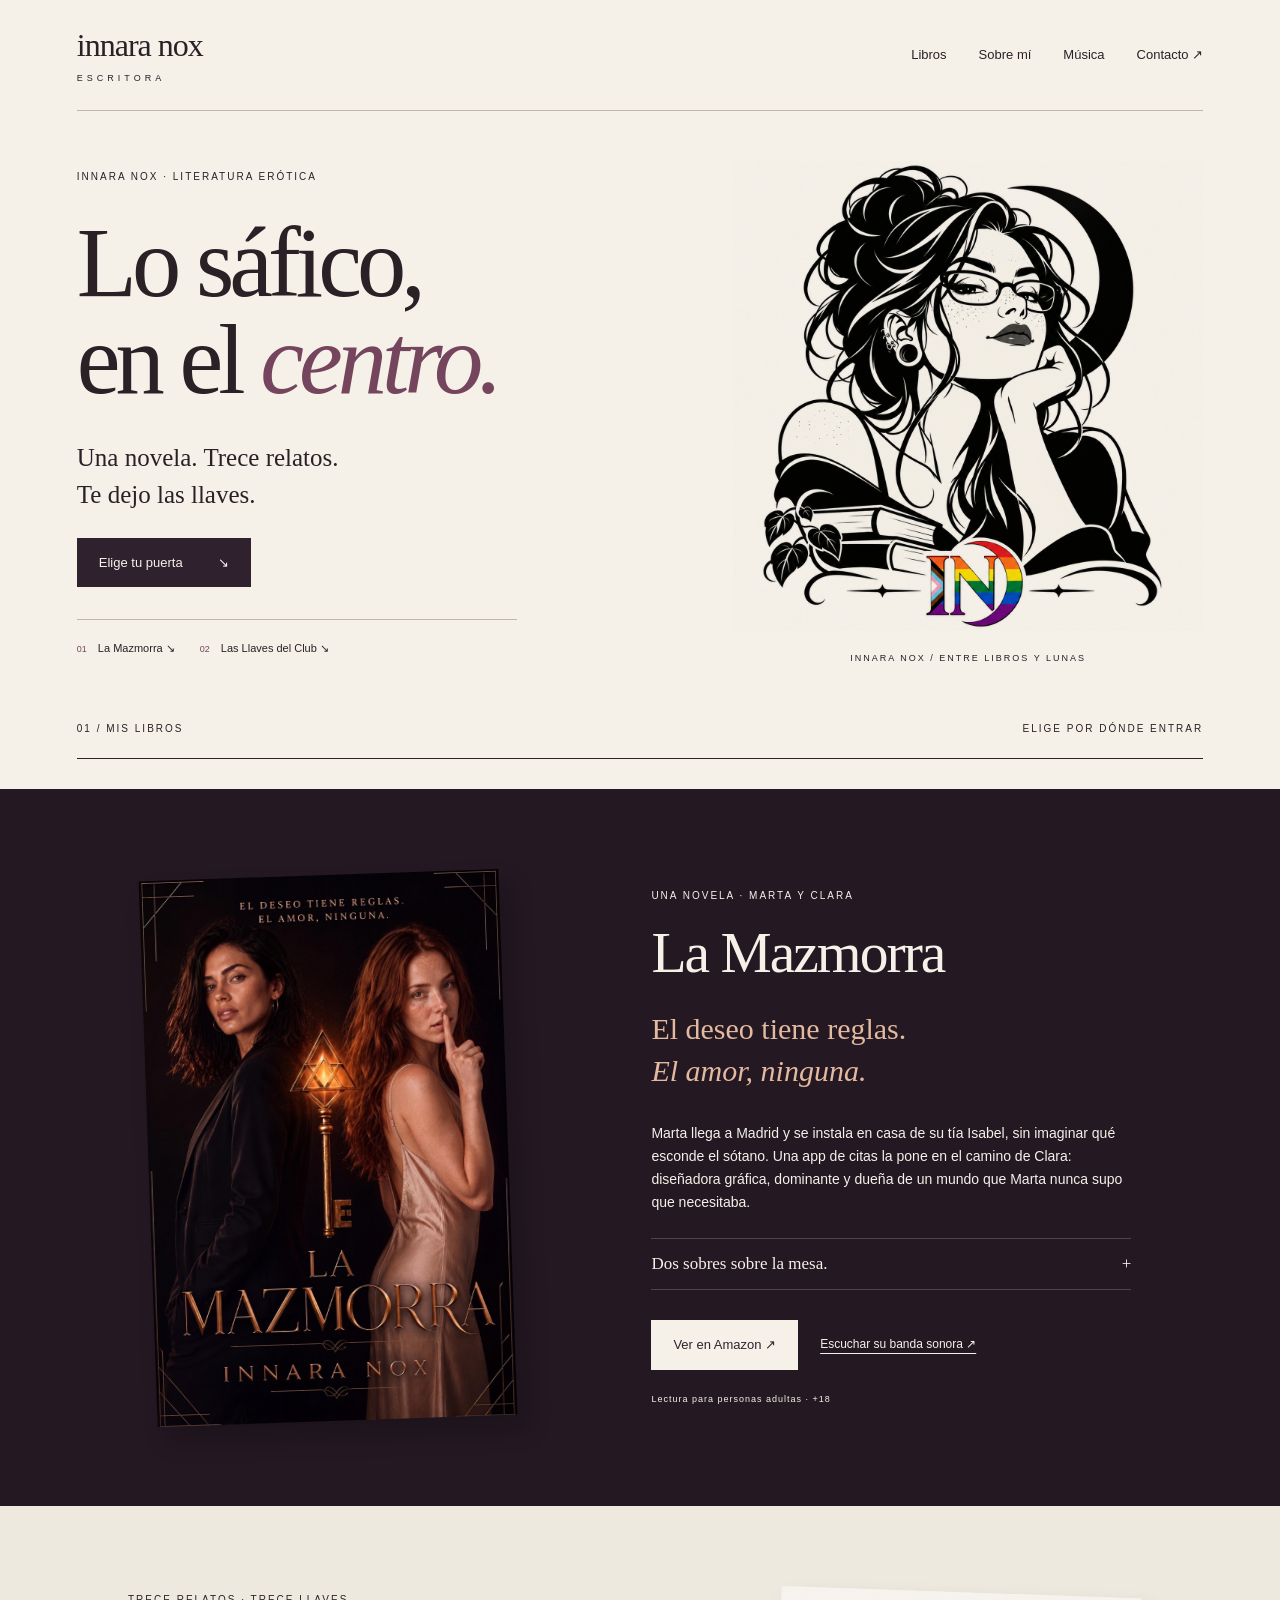
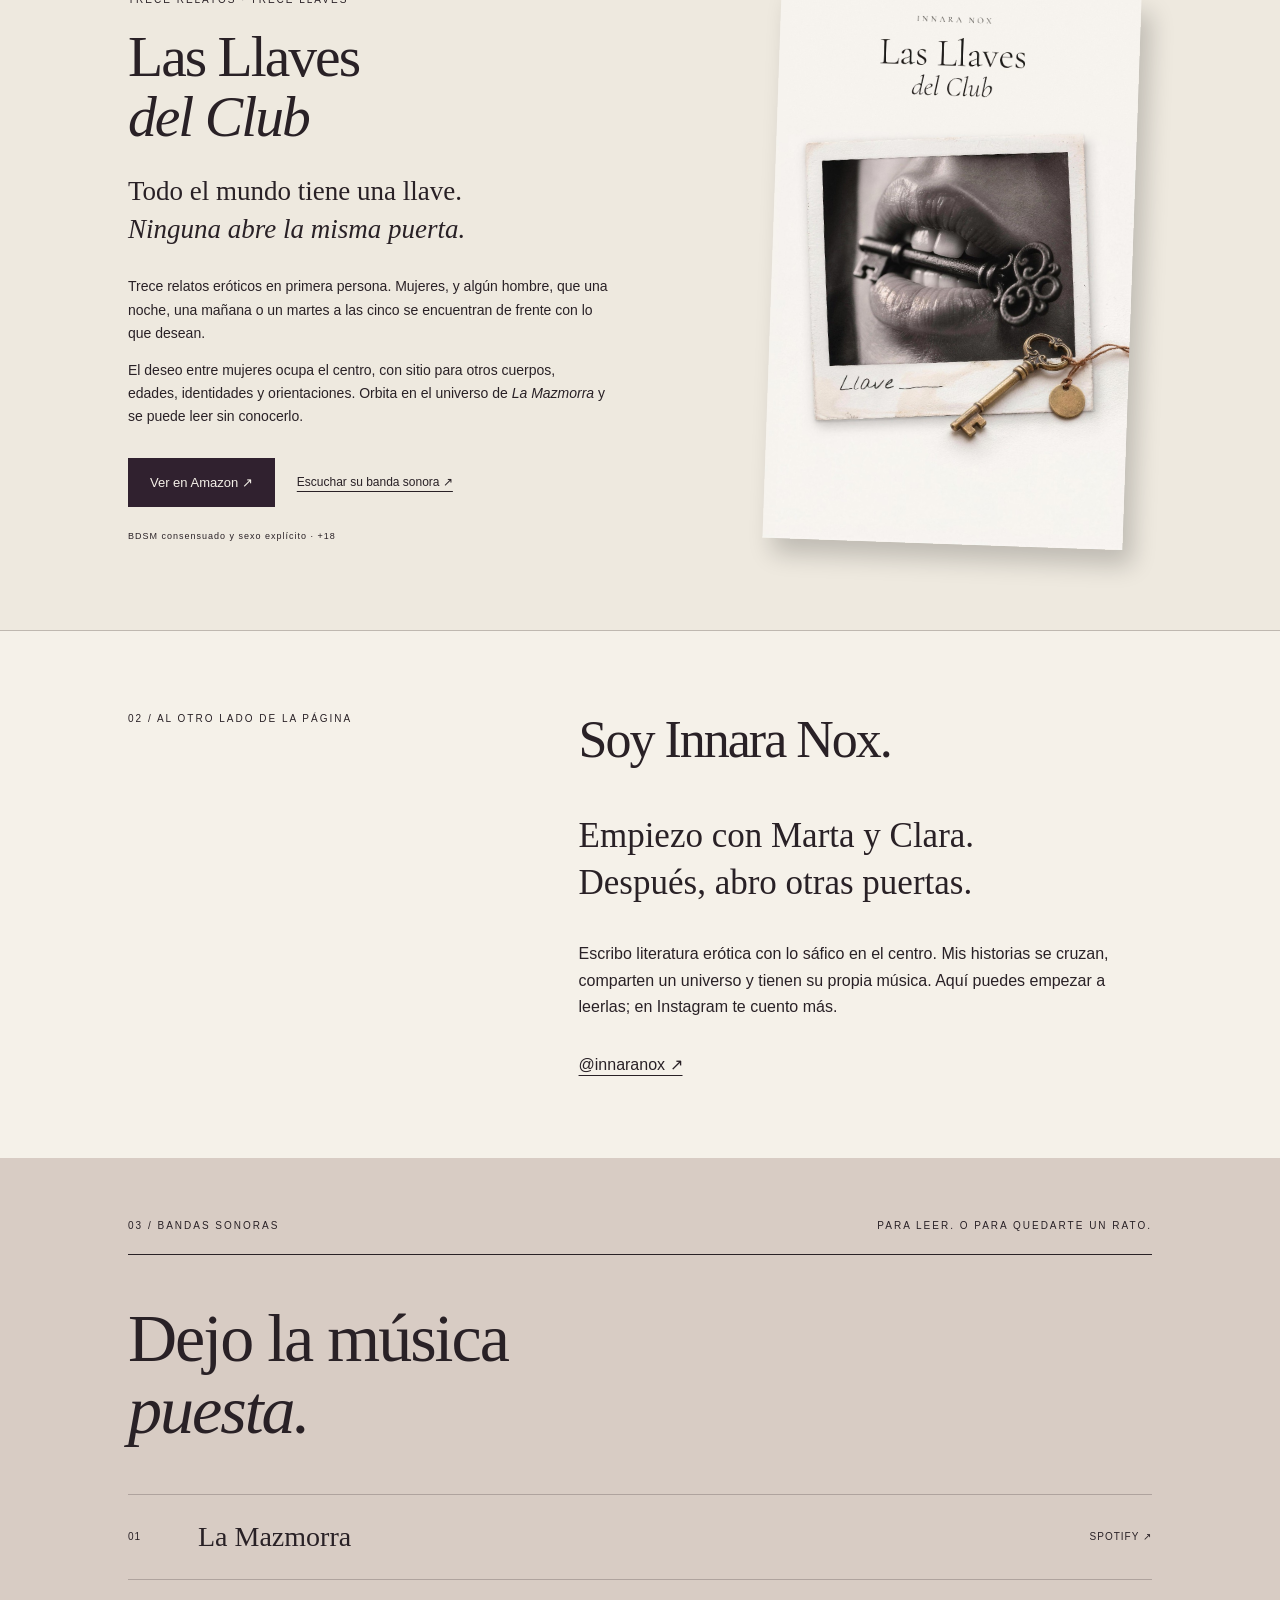
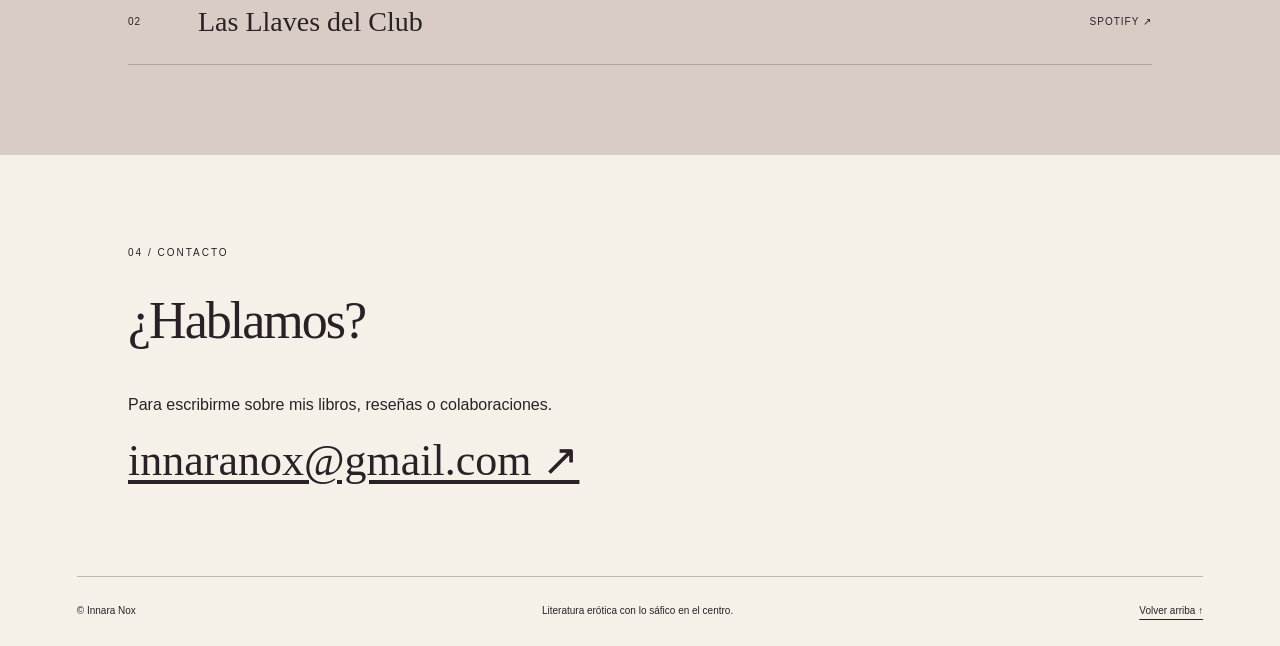
==== index.html @ f2ac8fac "Publicar primera versión de la web de Innara Nox" ====
<!doctype html>
<html lang="es"><head><meta charset="utf-8"><meta name="viewport" content="width=device-width, initial-scale=1"><title>Innara Nox — Literatura erótica</title><meta name="description" content="Literatura erótica con lo sáfico en el centro. Los libros y las bandas sonoras de Innara Nox."><link rel="stylesheet" href="style.css"></head><body>
<a class="skip" href="#inicio">Ir al contenido</a><header><a class="wordmark" href="#inicio">innara nox<span>ESCRITORA</span></a><nav aria-label="Principal"><a href="#libros">Libros</a><a href="#autora">Sobre mí</a><a href="#musica">Música</a><a href="#contacto">Contacto ↗</a></nav></header>
<main id="inicio"><section class="hero"><div class="hero-copy"><p class="eyebrow">INNARA NOX · LITERATURA ERÓTICA</p><h1>Lo sáfico,<br>en el <em>centro.</em></h1><p class="intro">Una novela. Trece relatos.<br>Te dejo las llaves.</p><a class="button" href="#libros">Elige tu puerta <span>↘</span></a><div class="book-index"><a href="#mazmorra"><span>01</span> La Mazmorra ↘</a><a href="#llaves"><span>02</span> Las Llaves del Club ↘</a></div></div><figure class="portrait"><img src="innara.png" alt="Ilustración oficial de Innara Nox con gafas, libros, luna y monograma Pride"><figcaption>INNARA NOX / ENTRE LIBROS Y LUNAS</figcaption></figure></section>
<section id="libros" class="books"><div class="section-line"><span>01 / MIS LIBROS</span><span>ELIGE POR DÓNDE ENTRAR</span></div><article id="mazmorra" class="book dark"><div class="cover"><img src="mazmorra.jpg" alt="Cubierta de La Mazmorra, de Innara Nox" loading="lazy"></div><div class="book-copy"><p class="eyebrow">UNA NOVELA · MARTA Y CLARA</p><h2>La Mazmorra</h2><p class="statement">El deseo tiene reglas.<br><em>El amor, ninguna.</em></p><p>Marta llega a Madrid y se instala en casa de su tía Isabel, sin imaginar qué esconde el sótano. Una app de citas la pone en el camino de Clara: diseñadora gráfica, dominante y dueña de un mundo que Marta nunca supo que necesitaba.</p><details class="envelopes"><summary>Dos sobres sobre la mesa. <span>+</span></summary><p class="envelope-intro">La última noche encontrarás dos sobres sobre la mesa. Uno morado. Uno naranja.</p><div class="envelope-pair" aria-label="Nocturna o Salvaje"><span class="envelope nocturna">Nocturna</span><span class="envelope salvaje">Salvaje</span></div><p>¿Ayudarás a Marta a elegir?</p></details><div class="links"><a class="button" href="https://amzn.eu/d/0a3Z8LvD" target="_blank" rel="noopener noreferrer">Ver en Amazon ↗</a><a href="https://open.spotify.com/playlist/60YkRwCu0IT18wFz9KJjLE" target="_blank" rel="noopener noreferrer">Escuchar su banda sonora ↗</a></div><p class="small">Lectura para personas adultas · +18</p></div></article>
<article id="llaves" class="book light"><div class="cover"><img src="llaves.jpg" alt="Cubierta de Las Llaves del Club, de Innara Nox" loading="lazy"></div><div class="book-copy"><p class="eyebrow">TRECE RELATOS · TRECE LLAVES</p><h2>Las Llaves<br><em>del Club</em></h2><p class="statement">Todo el mundo tiene una llave.<br><em>Ninguna abre la misma puerta.</em></p><p>Trece relatos eróticos en primera persona. Mujeres, y algún hombre, que una noche, una mañana o un martes a las cinco se encuentran de frente con lo que desean.</p><p>El deseo entre mujeres ocupa el centro, con sitio para otros cuerpos, edades, identidades y orientaciones. Orbita en el universo de <i>La Mazmorra</i> y se puede leer sin conocerlo.</p><div class="links"><a class="button" href="https://amzn.eu/d/0fI9uQGB" target="_blank" rel="noopener noreferrer">Ver en Amazon ↗</a><a href="https://open.spotify.com/playlist/0xGRhQHrWlnkiPDzT5Evc2" target="_blank" rel="noopener noreferrer">Escuchar su banda sonora ↗</a></div><p class="small">BDSM consensuado y sexo explícito · +18</p></div></article></section>
<section id="autora" class="author"><p class="eyebrow">02 / AL OTRO LADO DE LA PÁGINA</p><div><h2>Soy Innara Nox.</h2><p class="large">Empiezo con Marta y Clara.<br>Después, abro otras puertas.</p><p>Escribo literatura erótica con lo sáfico en el centro. Mis historias se cruzan, comparten un universo y tienen su propia música. Aquí puedes empezar a leerlas; en Instagram te cuento más.</p><a class="text-link" href="https://www.instagram.com/innaranox/" target="_blank" rel="noopener noreferrer">@innaranox ↗</a></div></section>
<section id="musica" class="music"><div class="section-line"><span>03 / BANDAS SONORAS</span><span>PARA LEER. O PARA QUEDARTE UN RATO.</span></div><h2>Dejo la música<br><em>puesta.</em></h2><a class="track" href="https://open.spotify.com/playlist/60YkRwCu0IT18wFz9KJjLE" target="_blank" rel="noopener noreferrer"><span>01</span><strong>La Mazmorra</strong><span>SPOTIFY ↗</span></a><a class="track" href="https://open.spotify.com/playlist/0xGRhQHrWlnkiPDzT5Evc2" target="_blank" rel="noopener noreferrer"><span>02</span><strong>Las Llaves del Club</strong><span>SPOTIFY ↗</span></a></section>
<section id="contacto" class="contact"><p class="eyebrow">04 / CONTACTO</p><h2>¿Hablamos?</h2><p>Para escribirme sobre mis libros, reseñas o colaboraciones.</p><a class="email" href="mailto:innaranox@gmail.com">innaranox@gmail.com ↗</a></section></main><footer><span>© Innara Nox</span><span>Literatura erótica con lo sáfico en el centro.</span><a href="#inicio">Volver arriba ↑</a></footer></body></html>
---- style.css ----
:root{--paper:#f5f1e9;--ink:#292126;--plum:#30212f;--accent:#74455c}*{box-sizing:border-box}html{scroll-behavior:smooth;scroll-padding-top:24px}body{margin:0;background:var(--paper);color:var(--ink);font:16px/1.65 Arial,sans-serif}a{color:inherit;text-underline-offset:5px}a:focus-visible{outline:3px solid #b65c83;outline-offset:6px}header{margin:0 6%;padding:27px 0;border-bottom:1px solid #bfb8b0;display:flex;align-items:center;justify-content:space-between}.wordmark{font:32px Georgia,serif;text-decoration:none;letter-spacing:-1px}.wordmark span{display:block;font:9px Arial,sans-serif;letter-spacing:4px;margin-top:9px}nav{display:flex;gap:32px;font-size:13px}nav a{text-decoration:none}nav a:hover{text-decoration:underline}.hero{padding:70px 6% 65px;display:grid;grid-template-columns:1.05fr 1fr;align-items:center;gap:5%;min-height:700px}.eyebrow,.section-line,.small,figcaption{font-size:10px;letter-spacing:2px}.eyebrow{margin:0 0 30px}h1,h2,p,figure{margin-top:0}h1{font:clamp(64px,7.7vw,116px)/.98 Georgia,serif;letter-spacing:-5px;margin-bottom:32px}em{font-weight:normal}h1 em{color:var(--accent)}.intro{max-width:380px;font-size:18px;line-height:1.7}.button{display:inline-flex;gap:35px;align-items:center;background:var(--plum);color:var(--paper);padding:14px 22px;text-decoration:none;font-size:13px}.button:hover{background:#654051}.hero .small{margin-top:22px;letter-spacing:1px}.portrait{margin:0}.portrait img{width:100%;display:block;mix-blend-mode:multiply}.portrait figcaption{text-align:center;margin-top:20px;font-size:9px}.section-line{display:flex;justify-content:space-between;gap:20px;padding-bottom:20px;border-bottom:1px solid currentColor}.books>.section-line{margin:0 6% 30px}.book{padding:75px 10%;display:grid;grid-template-columns:.8fr 1fr;gap:12%;align-items:center}.dark{background:var(--plum);color:var(--paper)}.cover img{display:block;width:100%;max-width:360px;margin:auto;box-shadow:10px 15px 24px #0003}.book h2{font:clamp(40px,4.5vw,66px)/1.05 Georgia,serif;letter-spacing:-2px;margin-bottom:25px}.statement{font:24px/1.4 Georgia,serif}.book-copy>p:not(.eyebrow):not(.statement):not(.small){font-size:14px;max-width:480px}.links{display:flex;flex-wrap:wrap;align-items:center;gap:22px;margin-top:30px;font-size:12px}.dark .button{background:var(--paper);color:var(--plum)}.book .small{margin:22px 0 0;font-size:9px;letter-spacing:1px}.light{border-bottom:1px solid #bfb8b0}.author{display:grid;grid-template-columns:1fr 1.6fr;gap:9%;padding:100px 10%}.author h2,.contact h2{font:52px/1.1 Georgia,serif;letter-spacing:-2px}.author .large{font:30px/1.35 Georgia,serif}.author p{max-width:600px}.text-link{display:inline-block;margin-top:15px}.music{background:#e7ded8;padding:60px 10% 90px}.music h2{font:68px/1.05 Georgia,serif;letter-spacing:-2px;margin:48px 0}.track{display:grid;grid-template-columns:50px 1fr auto;align-items:center;gap:20px;border-top:1px solid #afa39e;padding:26px 0;text-decoration:none}.track:last-child{border-bottom:1px solid #afa39e}.track strong{font:28px Georgia,serif}.track span{font-size:10px;letter-spacing:1px}.track:hover strong{font-style:italic}.contact{padding:90px 10%}.email{font:clamp(21px,3.5vw,44px) Georgia,serif}footer{margin:0 6%;padding:26px 0;border-top:1px solid #bfb8b0;display:flex;justify-content:space-between;gap:20px;font-size:10px}.skip{position:absolute;left:-9999px}.skip:focus{left:10px;top:10px;background:white;padding:10px;z-index:10}@media(min-width:1600px){body{max-width:1600px;margin:auto}}@media(max-width:700px){header{align-items:flex-start;gap:20px}.wordmark{font-size:25px}nav{gap:10px 18px;justify-content:flex-end;flex-wrap:wrap;max-width:210px;font-size:12px}.hero{grid-template-columns:1fr;padding-top:45px;gap:30px;min-height:0}h1{font-size:70px;letter-spacing:-3px}.portrait{max-width:400px;justify-self:center}.hero-copy{width:100%}.book{grid-template-columns:1fr;padding:45px 7%;gap:38px}.cover img{max-width:245px}.book h2{font-size:47px}.author{grid-template-columns:1fr;padding:60px 7%;gap:5px}.author h2{font-size:42px}.music{padding:40px 7% 55px}.music h2{font-size:54px}.track{grid-template-columns:24px 1fr auto;gap:10px}.track strong{font-size:22px}.track span{font-size:9px}.section-line{font-size:8px;letter-spacing:1px}.contact{padding:60px 7%}footer{flex-wrap:wrap}footer span:nth-child(2){width:100%;order:3}}@media(prefers-reduced-motion:reduce){html{scroll-behavior:auto}}

/* Segunda edición: libros, sobres y contrastes editoriales. */
.hero{min-height:610px;padding-top:44px;padding-bottom:50px;grid-template-columns:1.18fr 1fr}
.hero .portrait{max-width:470px;justify-self:end}
.hero .intro{font:25px/1.45 Georgia,serif}
.book-index{display:flex;flex-wrap:wrap;gap:12px 25px;margin-top:32px;padding-top:19px;border-top:1px solid #bfb8b0;max-width:440px}
.book-index a{font-size:11px;text-decoration:none}
.book-index a:hover{text-decoration:underline}
.book-index span{font-size:9px;margin-right:8px;color:#74455c}
.book{padding-top:86px;padding-bottom:86px;position:relative}
.dark{background:#241822}
.dark .cover{transform:rotate(-2deg)}
.dark .statement{color:#e3b99f;font-size:30px}
.book .eyebrow{margin-bottom:18px}
.light{grid-template-columns:1fr .8fr;background:#eee9df}
.light .cover{grid-column:2;grid-row:1;transform:rotate(2deg)}
.light .book-copy{grid-column:1;grid-row:1}
.light .statement{font-size:27px}
.envelopes{border-top:1px solid #ffffff30;border-bottom:1px solid #ffffff30;margin:24px 0;padding:15px 0;max-width:480px}
.envelopes summary{cursor:pointer;font:17px Georgia,serif;list-style:none;display:flex;justify-content:space-between;gap:15px}
.envelopes summary::-webkit-details-marker{display:none}
.envelopes[open] summary span{transform:rotate(45deg)}
.envelopes p{font-size:13px}
.envelope-intro{margin-top:22px}
.envelope-pair{display:flex;gap:18px;margin:20px 0}
.envelope{position:relative;display:grid;place-items:center;width:145px;height:90px;font:italic 20px Georgia,serif;border:1px solid #ffffff30;box-shadow:3px 6px 10px #0002}
.envelope:before{content:"";position:absolute;inset:0;background:linear-gradient(150deg,transparent 49.5%,#ffffff25 50%,transparent 51%) top left/50% 65% no-repeat,linear-gradient(210deg,transparent 49.5%,#ffffff25 50%,transparent 51%) top right/50% 65% no-repeat}
.nocturna{background:#5b3b66}.salvaje{background:#b75d34}
.author{padding-top:80px;padding-bottom:80px}
.author .large{font-size:35px}
.music{background:#d8ccc4}
@media(max-width:700px){.hero{grid-template-columns:1fr;min-height:0}.hero .portrait{max-width:310px;justify-self:center}.hero h1{font-size:clamp(59px,13vw,85px)}.hero .intro{font-size:23px}.book{padding-top:50px;padding-bottom:50px}.light{grid-template-columns:1fr}.light .cover,.light .book-copy{grid-column:auto;grid-row:auto}.dark .statement,.light .statement{font-size:25px}.author .large{font-size:29px}.book-index{gap:15px}.envelope-pair{max-width:100%}}
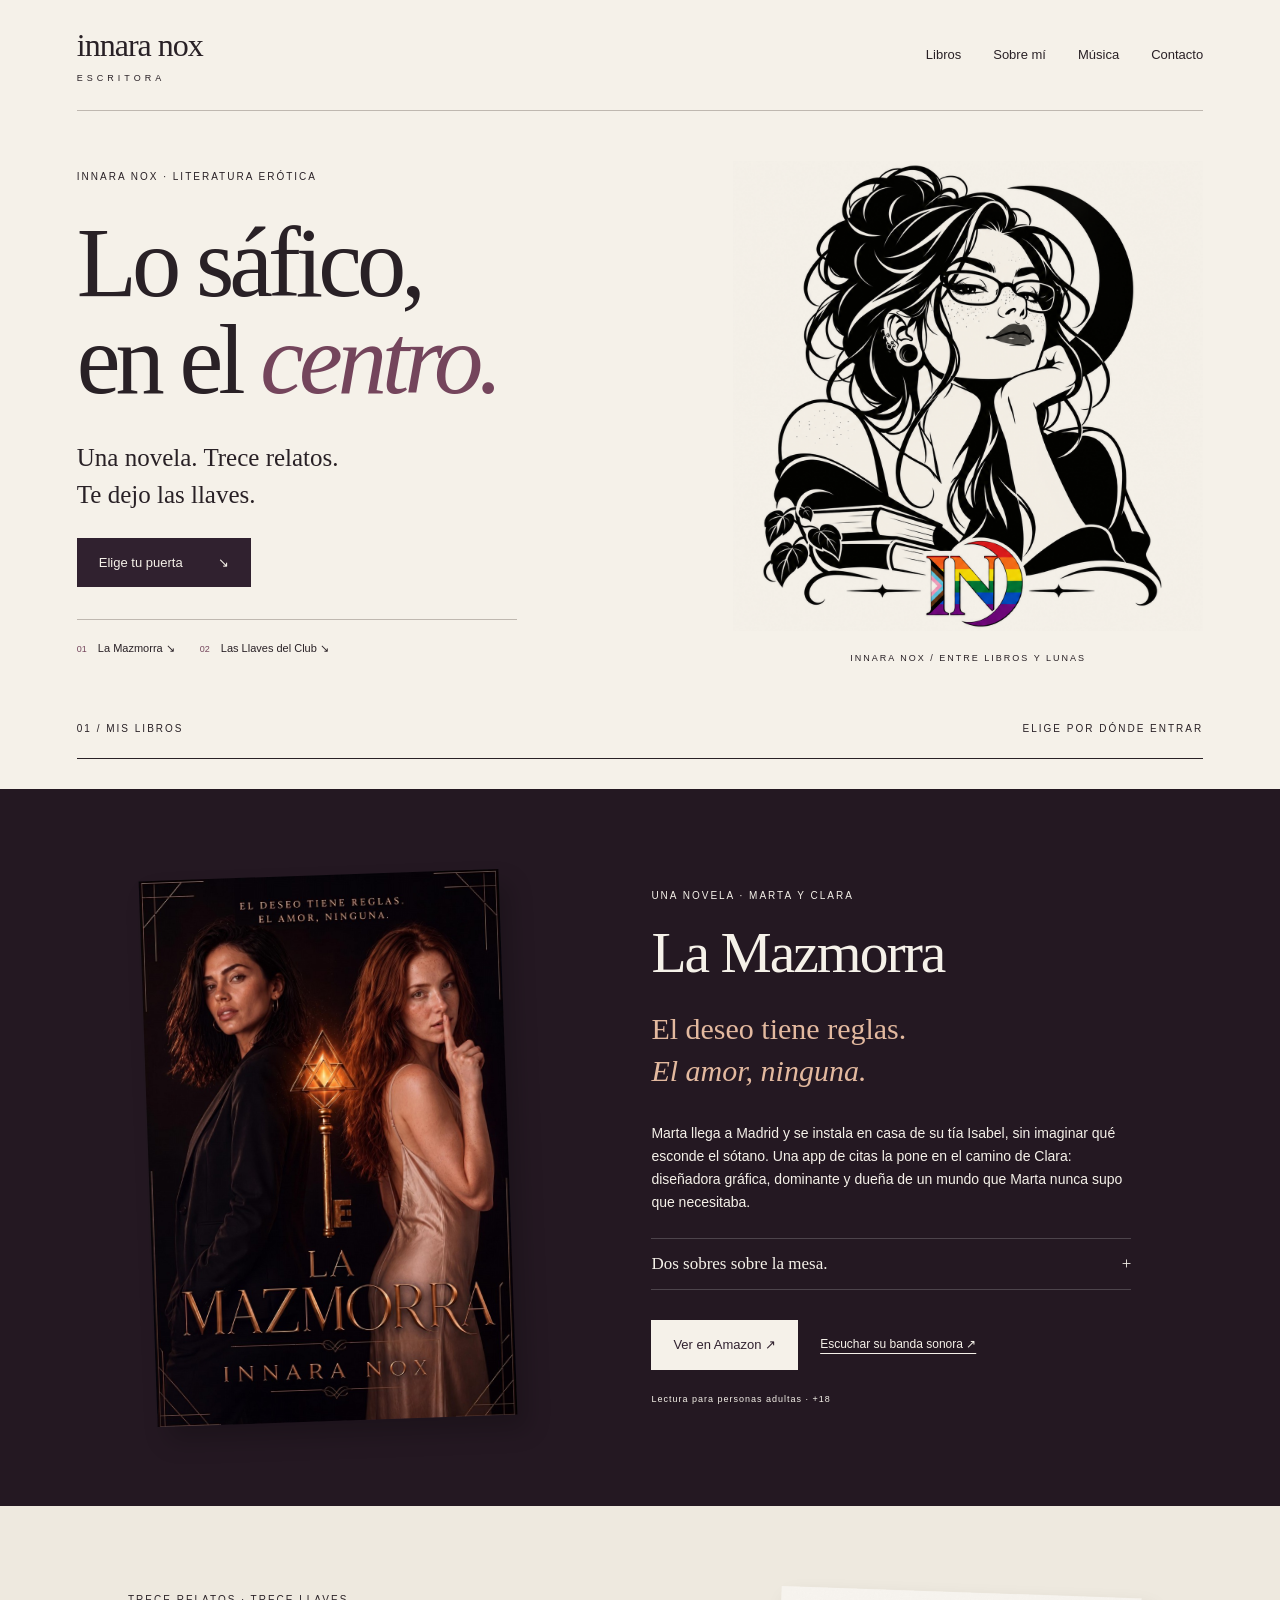
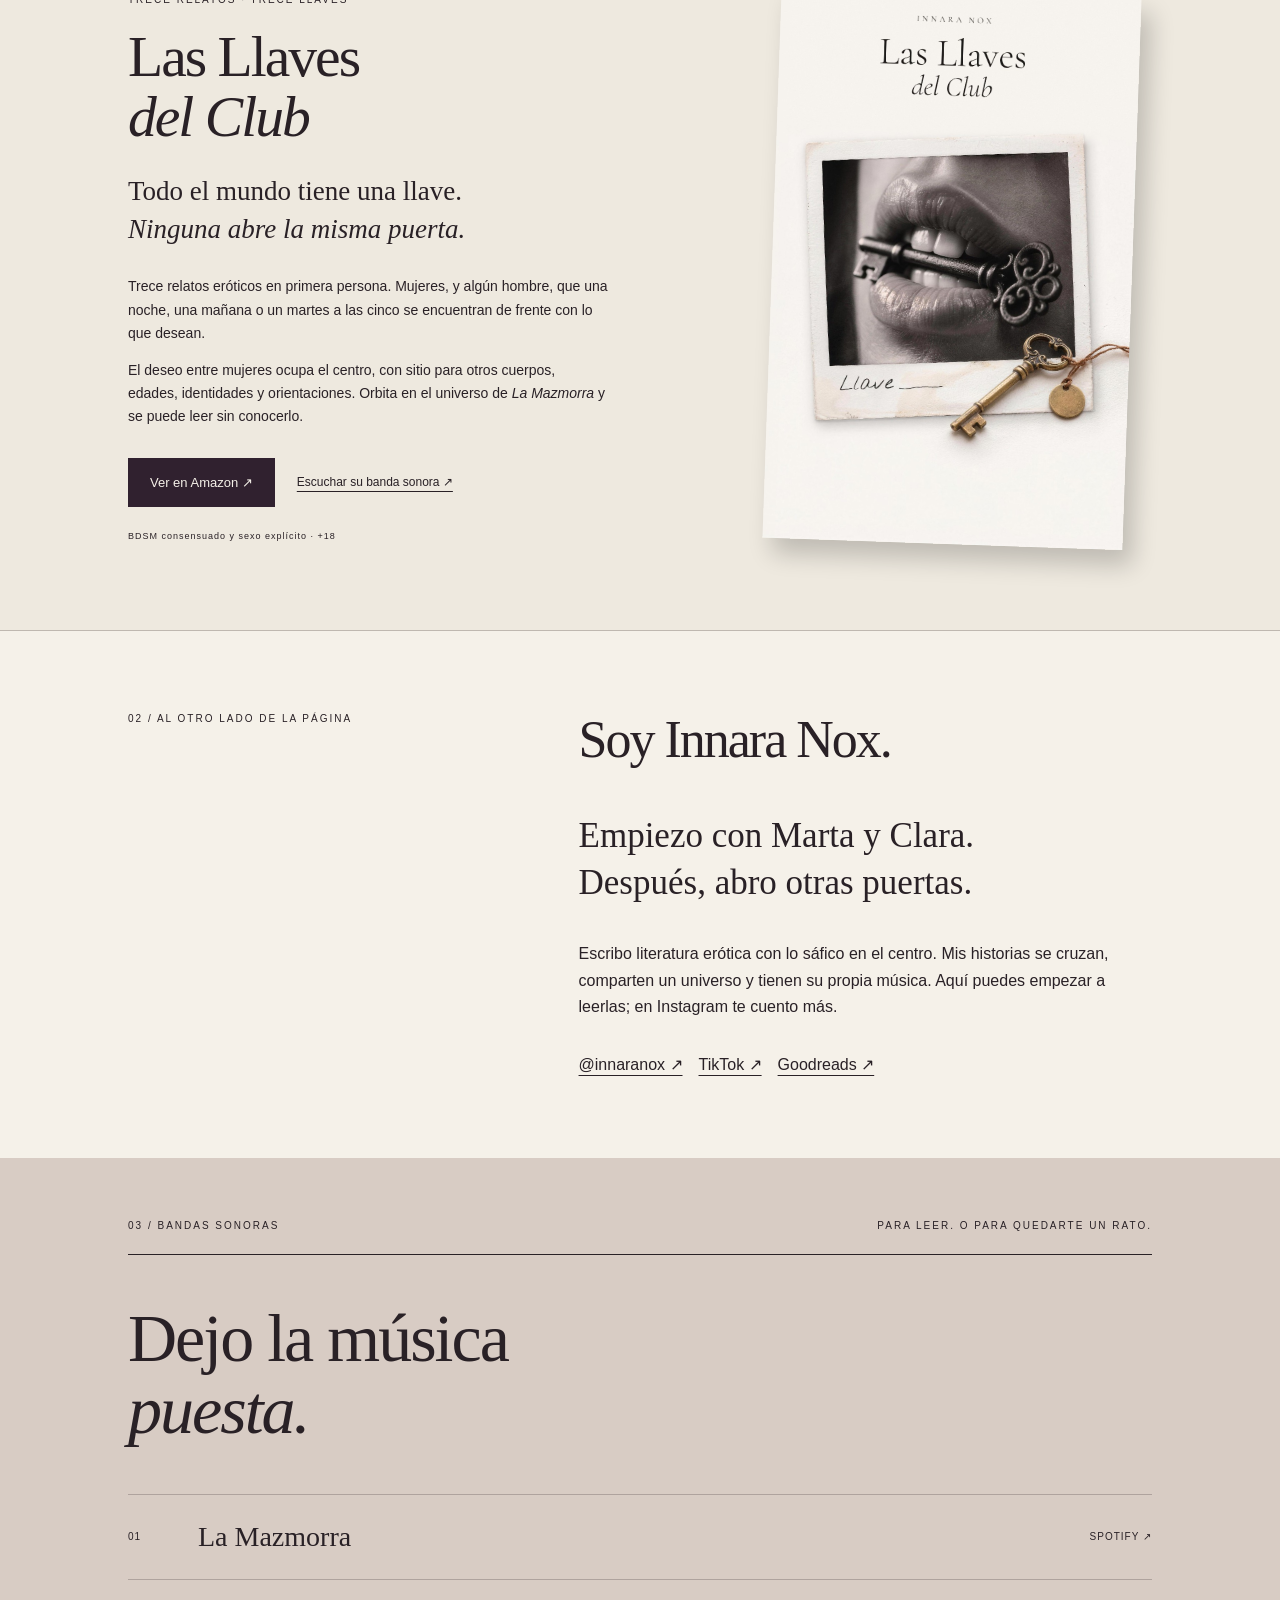
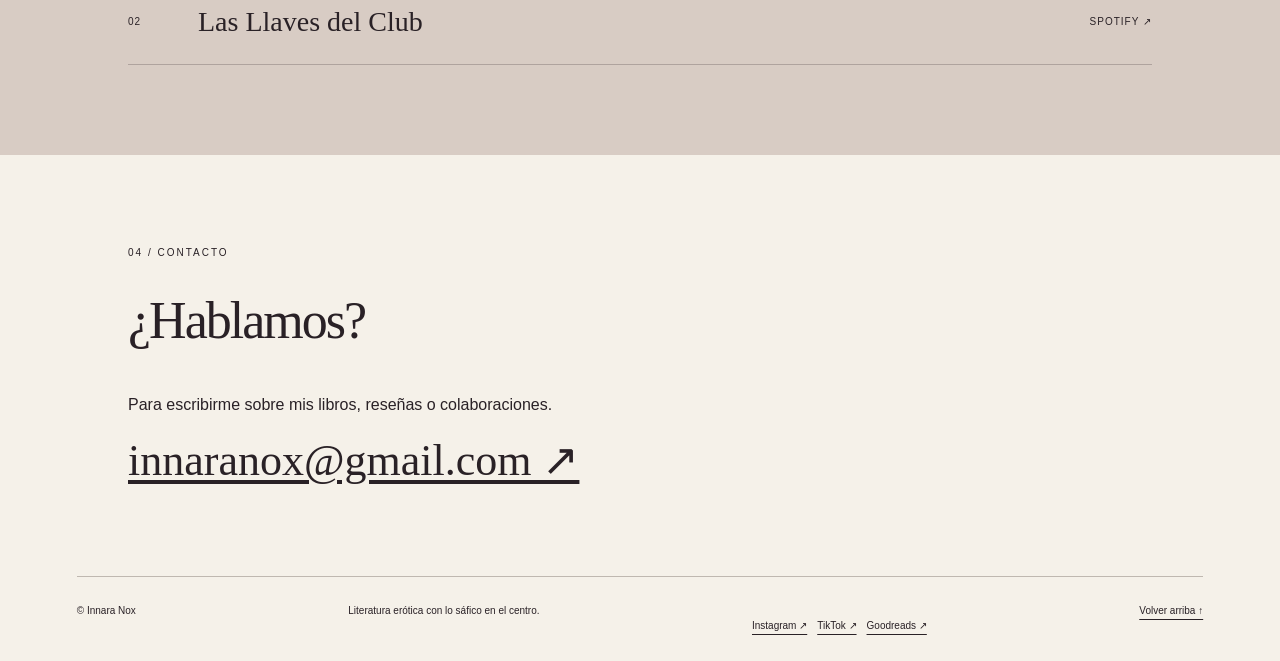
==== commit 1f7395a7: "Actualizar redes de autora y descripción para buscadores" ====
--- a/index.html
+++ b/index.html
@@ -1,11 +1,22 @@
 <!doctype html>
-<html lang="es"><head><meta charset="utf-8"><meta name="viewport" content="width=device-width, initial-scale=1"><title>Innara Nox — Literatura erótica</title><meta name="description" content="Literatura erótica con lo sáfico en el centro. Los libros y las bandas sonoras de Innara Nox."><link rel="stylesheet" href="style.css"></head><body>
-<a class="skip" href="#inicio">Ir al contenido</a><header><a class="wordmark" href="#inicio">innara nox<span>ESCRITORA</span></a><nav aria-label="Principal"><a href="#libros">Libros</a><a href="#autora">Sobre mí</a><a href="#musica">Música</a><a href="#contacto">Contacto ↗</a></nav></header>
+<html lang="es"><head><meta charset="utf-8"><meta name="viewport" content="width=device-width, initial-scale=1"><title>Innara Nox — Literatura erótica</title><meta name="description" content="Literatura erótica con lo sáfico en el centro. Descubre La Mazmorra y Las Llaves del Club, de Innara Nox, sus bandas sonoras y el contacto de la autora."><link rel="canonical" href="https://innaranox.github.io/">
+<link rel="stylesheet" href="style.css"></head><body>
+<a class="skip" href="#inicio">Ir al contenido</a><header><a class="wordmark" href="#inicio">innara nox<span>ESCRITORA</span></a><nav aria-label="Principal"><a href="#libros">Libros</a><a href="#autora">Sobre mí</a><a href="#musica">Música</a><a href="#contacto">Contacto</a></nav></header>
 <main id="inicio"><section class="hero"><div class="hero-copy"><p class="eyebrow">INNARA NOX · LITERATURA ERÓTICA</p><h1>Lo sáfico,<br>en el <em>centro.</em></h1><p class="intro">Una novela. Trece relatos.<br>Te dejo las llaves.</p><a class="button" href="#libros">Elige tu puerta <span>↘</span></a><div class="book-index"><a href="#mazmorra"><span>01</span> La Mazmorra ↘</a><a href="#llaves"><span>02</span> Las Llaves del Club ↘</a></div></div><figure class="portrait"><img src="innara.png" alt="Ilustración oficial de Innara Nox con gafas, libros, luna y monograma Pride"><figcaption>INNARA NOX / ENTRE LIBROS Y LUNAS</figcaption></figure></section>
 <section id="libros" class="books"><div class="section-line"><span>01 / MIS LIBROS</span><span>ELIGE POR DÓNDE ENTRAR</span></div><article id="mazmorra" class="book dark"><div class="cover"><img src="mazmorra.jpg" alt="Cubierta de La Mazmorra, de Innara Nox" loading="lazy"></div><div class="book-copy"><p class="eyebrow">UNA NOVELA · MARTA Y CLARA</p><h2>La Mazmorra</h2><p class="statement">El deseo tiene reglas.<br><em>El amor, ninguna.</em></p><p>Marta llega a Madrid y se instala en casa de su tía Isabel, sin imaginar qué esconde el sótano. Una app de citas la pone en el camino de Clara: diseñadora gráfica, dominante y dueña de un mundo que Marta nunca supo que necesitaba.</p><details class="envelopes"><summary>Dos sobres sobre la mesa. <span>+</span></summary><p class="envelope-intro">La última noche encontrarás dos sobres sobre la mesa. Uno morado. Uno naranja.</p><div class="envelope-pair" aria-label="Nocturna o Salvaje"><span class="envelope nocturna">Nocturna</span><span class="envelope salvaje">Salvaje</span></div><p>¿Ayudarás a Marta a elegir?</p></details><div class="links"><a class="button" href="https://amzn.eu/d/0a3Z8LvD" target="_blank" rel="noopener noreferrer">Ver en Amazon ↗</a><a href="https://open.spotify.com/playlist/60YkRwCu0IT18wFz9KJjLE" target="_blank" rel="noopener noreferrer">Escuchar su banda sonora ↗</a></div><p class="small">Lectura para personas adultas · +18</p></div></article>
 <article id="llaves" class="book light"><div class="cover"><img src="llaves.jpg" alt="Cubierta de Las Llaves del Club, de Innara Nox" loading="lazy"></div><div class="book-copy"><p class="eyebrow">TRECE RELATOS · TRECE LLAVES</p><h2>Las Llaves<br><em>del Club</em></h2><p class="statement">Todo el mundo tiene una llave.<br><em>Ninguna abre la misma puerta.</em></p><p>Trece relatos eróticos en primera persona. Mujeres, y algún hombre, que una noche, una mañana o un martes a las cinco se encuentran de frente con lo que desean.</p><p>El deseo entre mujeres ocupa el centro, con sitio para otros cuerpos, edades, identidades y orientaciones. Orbita en el universo de <i>La Mazmorra</i> y se puede leer sin conocerlo.</p><div class="links"><a class="button" href="https://amzn.eu/d/0fI9uQGB" target="_blank" rel="noopener noreferrer">Ver en Amazon ↗</a><a href="https://open.spotify.com/playlist/0xGRhQHrWlnkiPDzT5Evc2" target="_blank" rel="noopener noreferrer">Escuchar su banda sonora ↗</a></div><p class="small">BDSM consensuado y sexo explícito · +18</p></div></article></section>
-<section id="autora" class="author"><p class="eyebrow">02 / AL OTRO LADO DE LA PÁGINA</p><div><h2>Soy Innara Nox.</h2><p class="large">Empiezo con Marta y Clara.<br>Después, abro otras puertas.</p><p>Escribo literatura erótica con lo sáfico en el centro. Mis historias se cruzan, comparten un universo y tienen su propia música. Aquí puedes empezar a leerlas; en Instagram te cuento más.</p><a class="text-link" href="https://www.instagram.com/innaranox/" target="_blank" rel="noopener noreferrer">@innaranox ↗</a></div></section>
+<section id="autora" class="author"><p class="eyebrow">02 / AL OTRO LADO DE LA PÁGINA</p><div><h2>Soy Innara Nox.</h2><p class="large">Empiezo con Marta y Clara.<br>Después, abro otras puertas.</p><p>Escribo literatura erótica con lo sáfico en el centro. Mis historias se cruzan, comparten un universo y tienen su propia música. Aquí puedes empezar a leerlas; en Instagram te cuento más.</p><div style="display:flex;flex-wrap:wrap;align-items:baseline;column-gap:1em">
+  <a class="text-link" href="https://www.instagram.com/innaranox/" target="_blank" rel="noopener">@innaranox ↗</a>
+  <a class="text-link" href="https://www.tiktok.com/@innaranox" target="_blank" rel="noopener">TikTok ↗</a>
+  <a class="text-link" href="https://www.goodreads.com/author/show/72345718.Innara_Nox" target="_blank" rel="noopener">Goodreads ↗</a>
+</div></div></section>
 <section id="musica" class="music"><div class="section-line"><span>03 / BANDAS SONORAS</span><span>PARA LEER. O PARA QUEDARTE UN RATO.</span></div><h2>Dejo la música<br><em>puesta.</em></h2><a class="track" href="https://open.spotify.com/playlist/60YkRwCu0IT18wFz9KJjLE" target="_blank" rel="noopener noreferrer"><span>01</span><strong>La Mazmorra</strong><span>SPOTIFY ↗</span></a><a class="track" href="https://open.spotify.com/playlist/0xGRhQHrWlnkiPDzT5Evc2" target="_blank" rel="noopener noreferrer"><span>02</span><strong>Las Llaves del Club</strong><span>SPOTIFY ↗</span></a></section>
-<section id="contacto" class="contact"><p class="eyebrow">04 / CONTACTO</p><h2>¿Hablamos?</h2><p>Para escribirme sobre mis libros, reseñas o colaboraciones.</p><a class="email" href="mailto:innaranox@gmail.com">innaranox@gmail.com ↗</a></section></main><footer><span>© Innara Nox</span><span>Literatura erótica con lo sáfico en el centro.</span><a href="#inicio">Volver arriba ↑</a></footer></body></html>
+<section id="contacto" class="contact"><p class="eyebrow">04 / CONTACTO</p><h2>¿Hablamos?</h2><p>Para escribirme sobre mis libros, reseñas o colaboraciones.</p><a class="email" href="mailto:innaranox@gmail.com">innaranox@gmail.com ↗</a></section></main><footer><span>© Innara Nox</span><span>Literatura erótica con lo sáfico en el centro.</span><div style="display:flex;flex-wrap:wrap;align-items:baseline;column-gap:1em">
+  <a class="text-link" href="https://www.instagram.com/innaranox/" target="_blank" rel="noopener">Instagram ↗</a>
+  <a class="text-link" href="https://www.tiktok.com/@innaranox" target="_blank" rel="noopener">TikTok ↗</a>
+  <a class="text-link" href="https://www.goodreads.com/author/show/72345718.Innara_Nox" target="_blank" rel="noopener">Goodreads ↗</a>
+</div><a href="#inicio">Volver arriba ↑</a></footer></body></html>
 
 
+
+
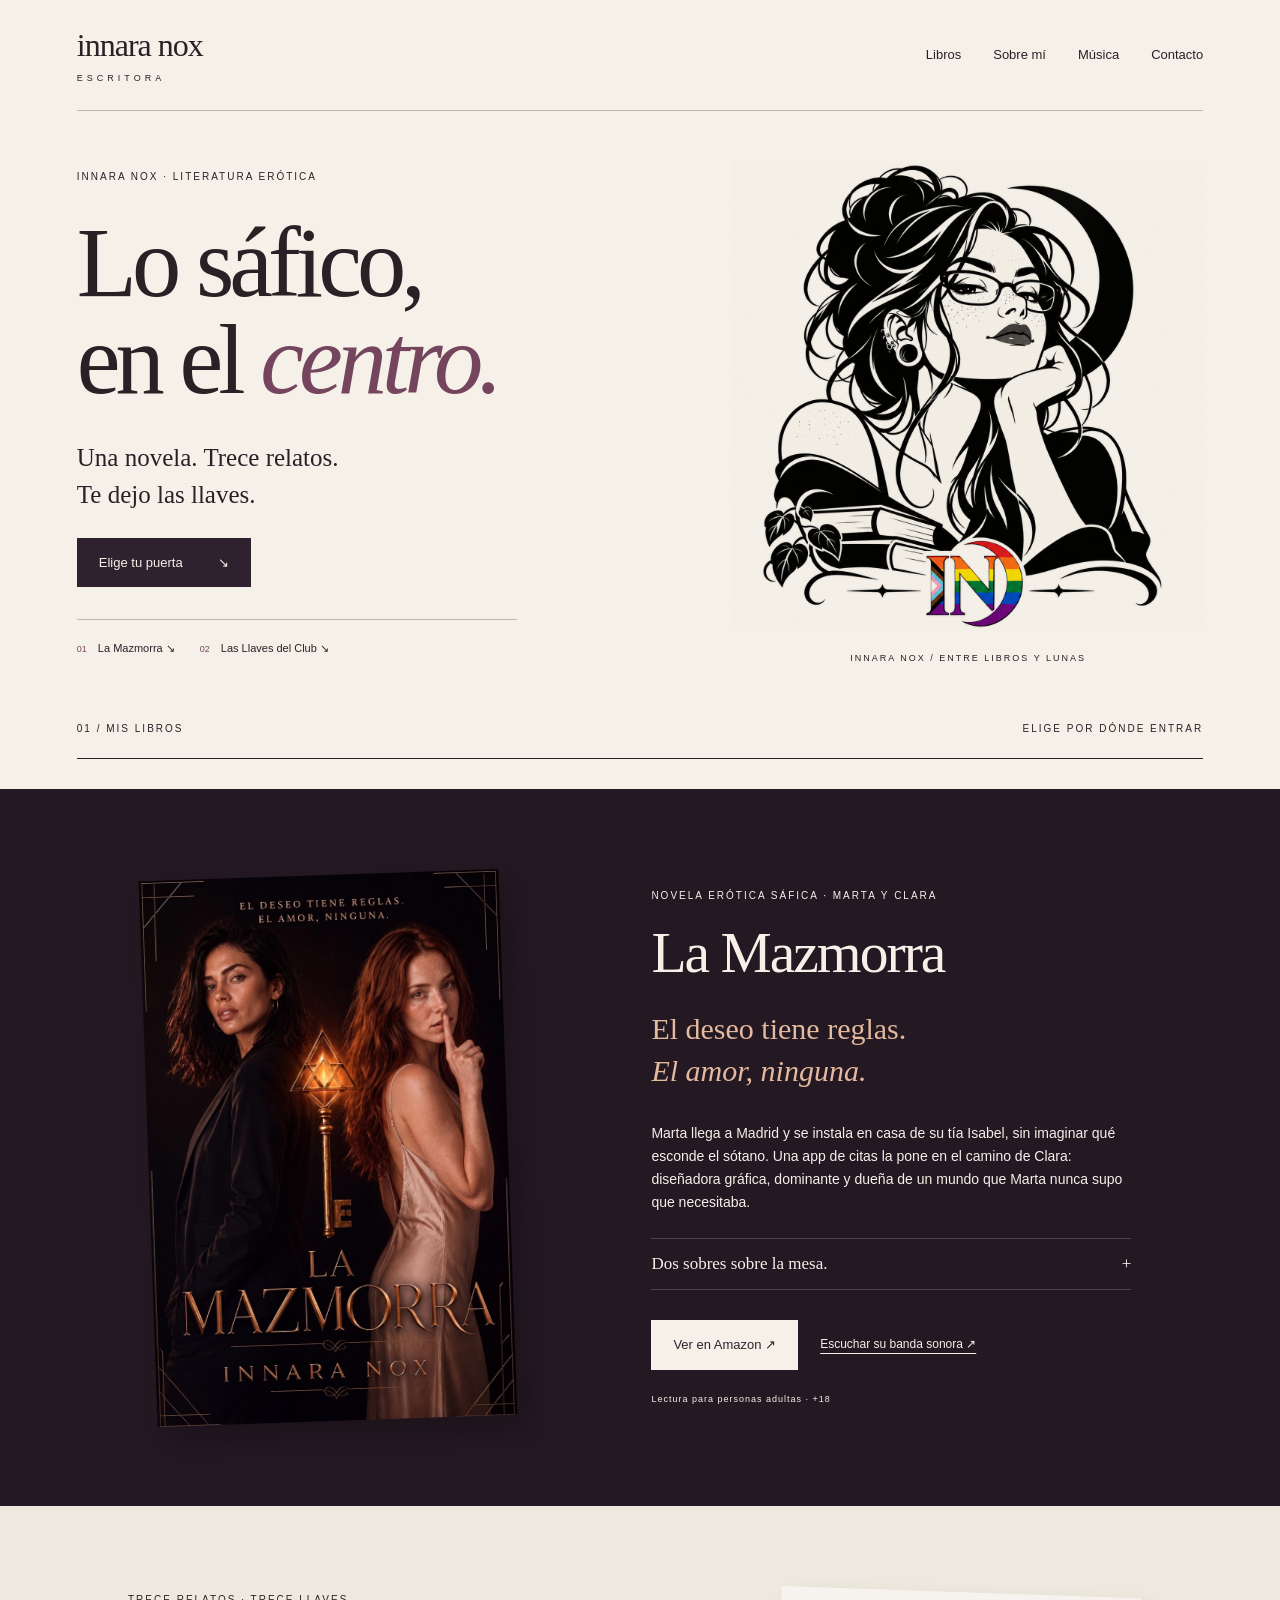
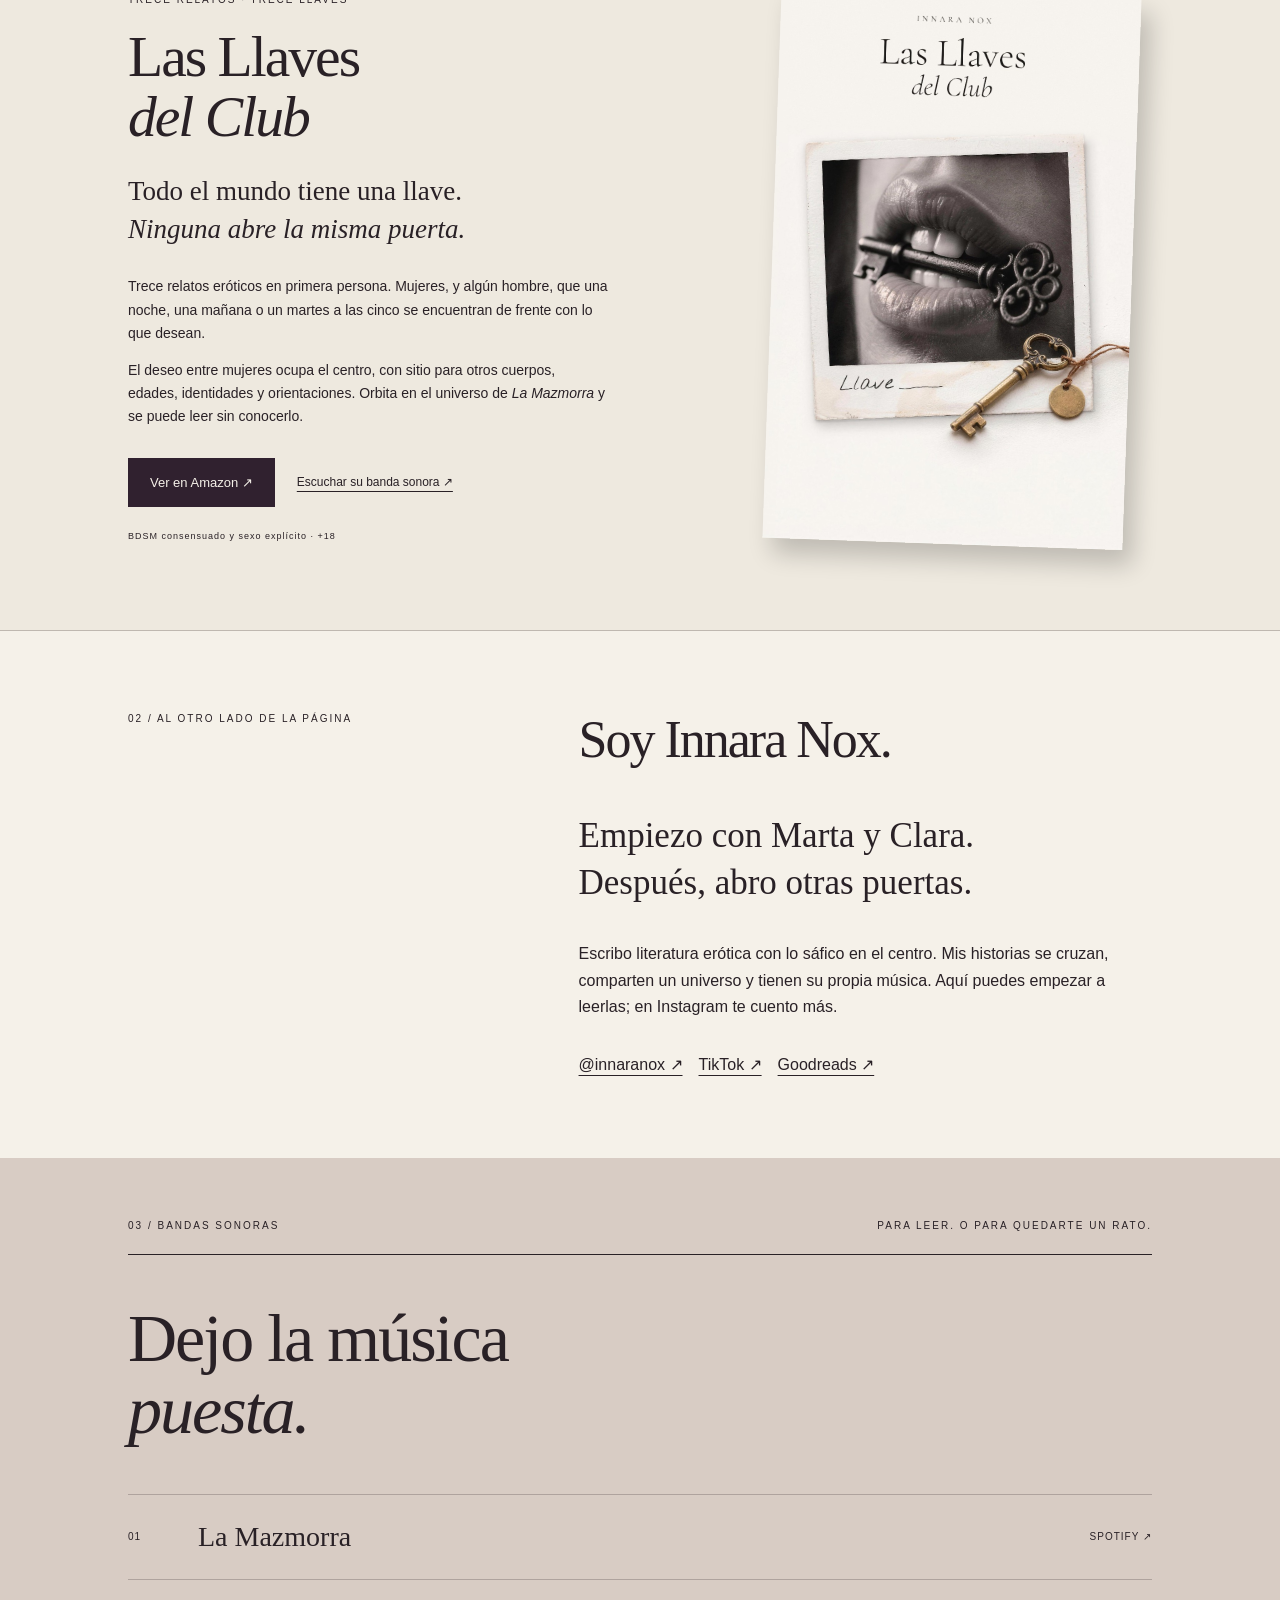
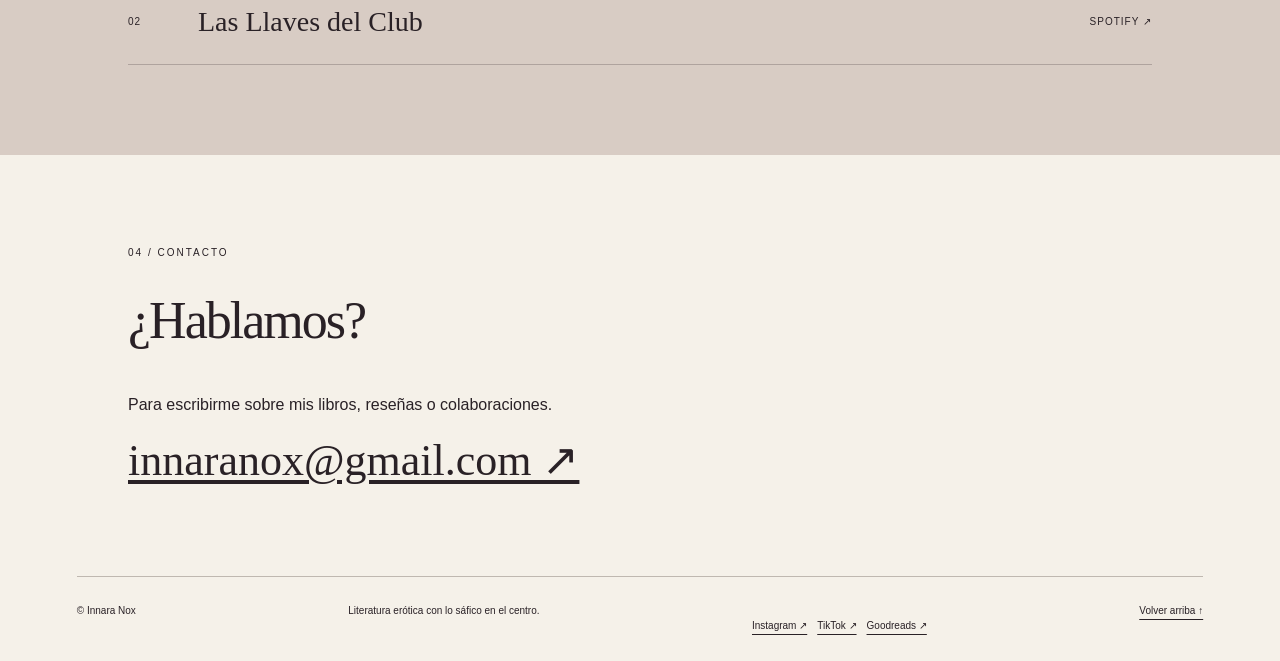
==== commit 22f2e6fc: "Precisar el género literario y la descripción" ====
--- a/index.html
+++ b/index.html
@@ -1,9 +1,9 @@
 <!doctype html>
-<html lang="es"><head><meta charset="utf-8"><meta name="viewport" content="width=device-width, initial-scale=1"><title>Innara Nox — Literatura erótica</title><meta name="description" content="Literatura erótica con lo sáfico en el centro. Descubre La Mazmorra y Las Llaves del Club, de Innara Nox, sus bandas sonoras y el contacto de la autora."><link rel="canonical" href="https://innaranox.github.io/">
+<html lang="es"><head><meta charset="utf-8"><meta name="viewport" content="width=device-width, initial-scale=1"><title>Innara Nox | Literatura sáfica, erótica y BDSM</title><meta name="description" content="Descubre La Mazmorra, la novela erótica sáfica de Innara Nox, y Las Llaves del Club, trece relatos sobre el deseo con historias de BDSM consensuado."><link rel="canonical" href="https://innaranox.github.io/">
 <link rel="stylesheet" href="style.css"></head><body>
 <a class="skip" href="#inicio">Ir al contenido</a><header><a class="wordmark" href="#inicio">innara nox<span>ESCRITORA</span></a><nav aria-label="Principal"><a href="#libros">Libros</a><a href="#autora">Sobre mí</a><a href="#musica">Música</a><a href="#contacto">Contacto</a></nav></header>
 <main id="inicio"><section class="hero"><div class="hero-copy"><p class="eyebrow">INNARA NOX · LITERATURA ERÓTICA</p><h1>Lo sáfico,<br>en el <em>centro.</em></h1><p class="intro">Una novela. Trece relatos.<br>Te dejo las llaves.</p><a class="button" href="#libros">Elige tu puerta <span>↘</span></a><div class="book-index"><a href="#mazmorra"><span>01</span> La Mazmorra ↘</a><a href="#llaves"><span>02</span> Las Llaves del Club ↘</a></div></div><figure class="portrait"><img src="innara.png" alt="Ilustración oficial de Innara Nox con gafas, libros, luna y monograma Pride"><figcaption>INNARA NOX / ENTRE LIBROS Y LUNAS</figcaption></figure></section>
-<section id="libros" class="books"><div class="section-line"><span>01 / MIS LIBROS</span><span>ELIGE POR DÓNDE ENTRAR</span></div><article id="mazmorra" class="book dark"><div class="cover"><img src="mazmorra.jpg" alt="Cubierta de La Mazmorra, de Innara Nox" loading="lazy"></div><div class="book-copy"><p class="eyebrow">UNA NOVELA · MARTA Y CLARA</p><h2>La Mazmorra</h2><p class="statement">El deseo tiene reglas.<br><em>El amor, ninguna.</em></p><p>Marta llega a Madrid y se instala en casa de su tía Isabel, sin imaginar qué esconde el sótano. Una app de citas la pone en el camino de Clara: diseñadora gráfica, dominante y dueña de un mundo que Marta nunca supo que necesitaba.</p><details class="envelopes"><summary>Dos sobres sobre la mesa. <span>+</span></summary><p class="envelope-intro">La última noche encontrarás dos sobres sobre la mesa. Uno morado. Uno naranja.</p><div class="envelope-pair" aria-label="Nocturna o Salvaje"><span class="envelope nocturna">Nocturna</span><span class="envelope salvaje">Salvaje</span></div><p>¿Ayudarás a Marta a elegir?</p></details><div class="links"><a class="button" href="https://amzn.eu/d/0a3Z8LvD" target="_blank" rel="noopener noreferrer">Ver en Amazon ↗</a><a href="https://open.spotify.com/playlist/60YkRwCu0IT18wFz9KJjLE" target="_blank" rel="noopener noreferrer">Escuchar su banda sonora ↗</a></div><p class="small">Lectura para personas adultas · +18</p></div></article>
+<section id="libros" class="books"><div class="section-line"><span>01 / MIS LIBROS</span><span>ELIGE POR DÓNDE ENTRAR</span></div><article id="mazmorra" class="book dark"><div class="cover"><img src="mazmorra.jpg" alt="Cubierta de La Mazmorra, de Innara Nox" loading="lazy"></div><div class="book-copy"><p class="eyebrow">NOVELA ERÓTICA SÁFICA · MARTA Y CLARA</p><h2>La Mazmorra</h2><p class="statement">El deseo tiene reglas.<br><em>El amor, ninguna.</em></p><p>Marta llega a Madrid y se instala en casa de su tía Isabel, sin imaginar qué esconde el sótano. Una app de citas la pone en el camino de Clara: diseñadora gráfica, dominante y dueña de un mundo que Marta nunca supo que necesitaba.</p><details class="envelopes"><summary>Dos sobres sobre la mesa. <span>+</span></summary><p class="envelope-intro">La última noche encontrarás dos sobres sobre la mesa. Uno morado. Uno naranja.</p><div class="envelope-pair" aria-label="Nocturna o Salvaje"><span class="envelope nocturna">Nocturna</span><span class="envelope salvaje">Salvaje</span></div><p>¿Ayudarás a Marta a elegir?</p></details><div class="links"><a class="button" href="https://amzn.eu/d/0a3Z8LvD" target="_blank" rel="noopener noreferrer">Ver en Amazon ↗</a><a href="https://open.spotify.com/playlist/60YkRwCu0IT18wFz9KJjLE" target="_blank" rel="noopener noreferrer">Escuchar su banda sonora ↗</a></div><p class="small">Lectura para personas adultas · +18</p></div></article>
 <article id="llaves" class="book light"><div class="cover"><img src="llaves.jpg" alt="Cubierta de Las Llaves del Club, de Innara Nox" loading="lazy"></div><div class="book-copy"><p class="eyebrow">TRECE RELATOS · TRECE LLAVES</p><h2>Las Llaves<br><em>del Club</em></h2><p class="statement">Todo el mundo tiene una llave.<br><em>Ninguna abre la misma puerta.</em></p><p>Trece relatos eróticos en primera persona. Mujeres, y algún hombre, que una noche, una mañana o un martes a las cinco se encuentran de frente con lo que desean.</p><p>El deseo entre mujeres ocupa el centro, con sitio para otros cuerpos, edades, identidades y orientaciones. Orbita en el universo de <i>La Mazmorra</i> y se puede leer sin conocerlo.</p><div class="links"><a class="button" href="https://amzn.eu/d/0fI9uQGB" target="_blank" rel="noopener noreferrer">Ver en Amazon ↗</a><a href="https://open.spotify.com/playlist/0xGRhQHrWlnkiPDzT5Evc2" target="_blank" rel="noopener noreferrer">Escuchar su banda sonora ↗</a></div><p class="small">BDSM consensuado y sexo explícito · +18</p></div></article></section>
 <section id="autora" class="author"><p class="eyebrow">02 / AL OTRO LADO DE LA PÁGINA</p><div><h2>Soy Innara Nox.</h2><p class="large">Empiezo con Marta y Clara.<br>Después, abro otras puertas.</p><p>Escribo literatura erótica con lo sáfico en el centro. Mis historias se cruzan, comparten un universo y tienen su propia música. Aquí puedes empezar a leerlas; en Instagram te cuento más.</p><div style="display:flex;flex-wrap:wrap;align-items:baseline;column-gap:1em">
   <a class="text-link" href="https://www.instagram.com/innaranox/" target="_blank" rel="noopener">@innaranox ↗</a>
@@ -20,3 +20,4 @@
 
 
 
+
